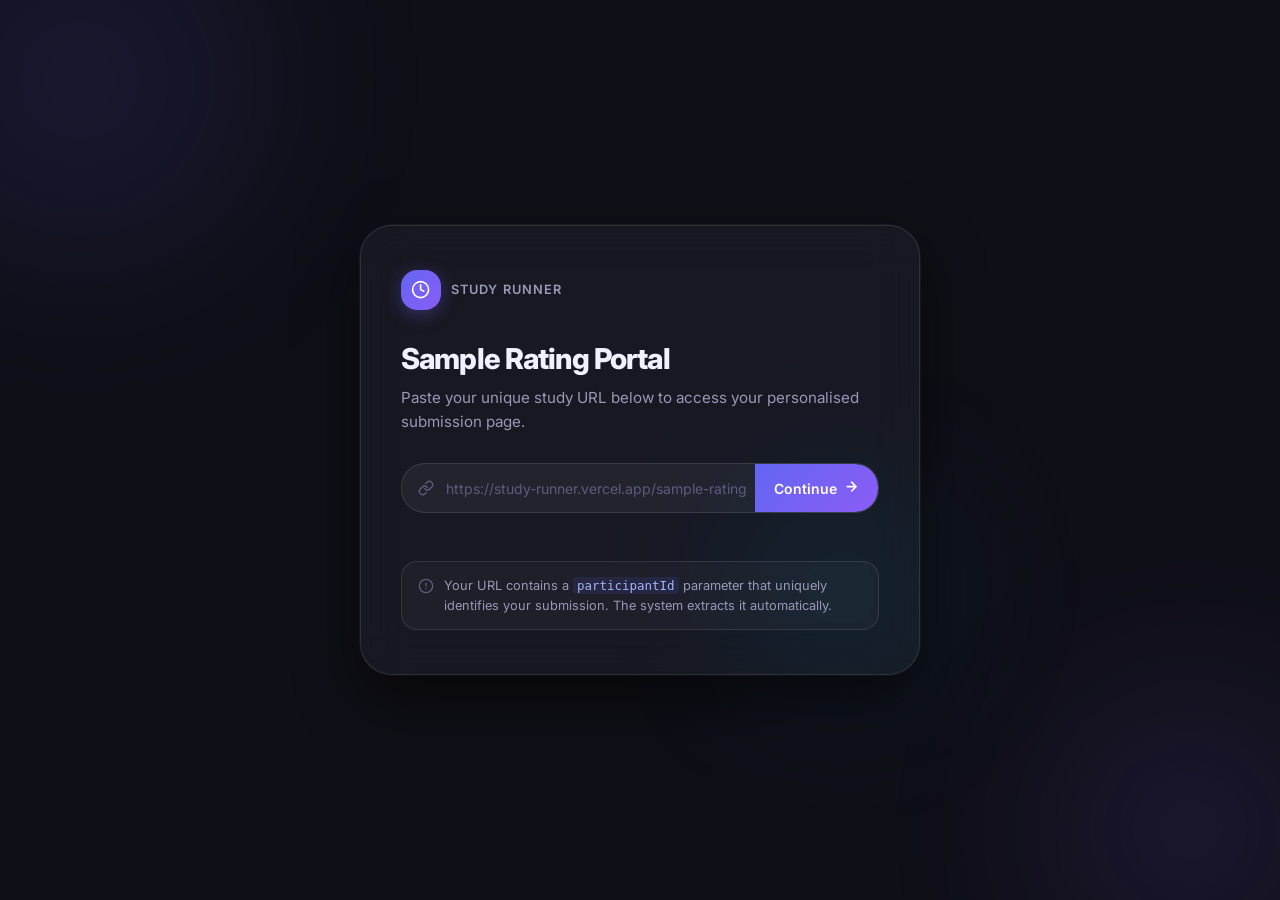
==== index.html @ 6f720ff5 "feat: add Study Runner Sample Rating one-page website" ====
<!DOCTYPE html>
<html lang="en">
<head>
  <meta charset="UTF-8" />
  <meta name="viewport" content="width=device-width, initial-scale=1.0" />
  <title>Study Runner – Sample Rating</title>
  <meta name="description" content="Study Runner Sample Rating portal. Paste your study URL to access your personalised thank-you page." />
  <link rel="preconnect" href="https://fonts.googleapis.com" />
  <link rel="preconnect" href="https://fonts.gstatic.com" crossorigin />
  <link href="https://fonts.googleapis.com/css2?family=Inter:wght@300;400;500;600;700;800&display=swap" rel="stylesheet" />
  <link rel="stylesheet" href="style.css" />
</head>
<body>

  <!-- Animated background blobs -->
  <div class="bg-blob blob-1"></div>
  <div class="bg-blob blob-2"></div>
  <div class="bg-blob blob-3"></div>

  <main class="page-center">
    <div class="card" id="main-card">

      <!-- Logo / Icon -->
      <div class="logo-wrap">
        <div class="logo-icon">
          <svg xmlns="http://www.w3.org/2000/svg" viewBox="0 0 24 24" fill="none" stroke="currentColor" stroke-width="2" stroke-linecap="round" stroke-linejoin="round">
            <circle cx="12" cy="12" r="10"/>
            <polyline points="12 6 12 12 16 14"/>
          </svg>
        </div>
        <span class="logo-badge">Study Runner</span>
      </div>

      <h1 class="card-title">Sample Rating Portal</h1>
      <p class="card-subtitle">
        Paste your unique study URL below to access your personalised submission page.
      </p>

      <!-- URL Input -->
      <form id="url-form" novalidate>
        <div class="input-wrap" id="input-wrap">
          <span class="input-icon">
            <svg xmlns="http://www.w3.org/2000/svg" viewBox="0 0 24 24" fill="none" stroke="currentColor" stroke-width="2" stroke-linecap="round" stroke-linejoin="round">
              <path d="M10 13a5 5 0 0 0 7.54.54l3-3a5 5 0 0 0-7.07-7.07l-1.72 1.71"/>
              <path d="M14 11a5 5 0 0 0-7.54-.54l-3 3a5 5 0 0 0 7.07 7.07l1.71-1.71"/>
            </svg>
          </span>
          <input
            type="text"
            id="study-url"
            name="study-url"
            class="url-input"
            placeholder="https://study-runner.vercel.app/sample-rating?participantId=..."
            autocomplete="off"
            spellcheck="false"
          />
          <button type="submit" class="submit-btn" id="submit-btn">
            <span class="btn-text">Continue</span>
            <span class="btn-arrow">
              <svg xmlns="http://www.w3.org/2000/svg" viewBox="0 0 24 24" fill="none" stroke="currentColor" stroke-width="2.5" stroke-linecap="round" stroke-linejoin="round">
                <path d="M5 12h14M12 5l7 7-7 7"/>
              </svg>
            </span>
          </button>
        </div>
        <div class="error-msg" id="error-msg" role="alert" aria-live="polite"></div>
      </form>

      <!-- Helper hint -->
      <div class="hint-box">
        <svg xmlns="http://www.w3.org/2000/svg" viewBox="0 0 24 24" fill="none" stroke="currentColor" stroke-width="2" stroke-linecap="round" stroke-linejoin="round" class="hint-icon">
          <circle cx="12" cy="12" r="10"/><line x1="12" y1="8" x2="12" y2="12"/><line x1="12" y1="16" x2="12.01" y2="16"/>
        </svg>
        <p class="hint-text">
          Your URL contains a <code>participantId</code> parameter that uniquely identifies your submission.
          The system extracts it automatically.
        </p>
      </div>

    </div>
  </main>

  <script src="app.js"></script>
</body>
</html>
---- style.css ----
/* =========================================================
   Study Runner – Sample Rating  |  style.css
   ========================================================= */

/* ---------- Design Tokens ---------- */
:root {
  --font: 'Inter', ui-sans-serif, system-ui, sans-serif;

  /* Brand */
  --brand-from:  #6366f1;  /* indigo-500 */
  --brand-to:    #8b5cf6;  /* violet-500 */
  --brand-glow:  rgba(99, 102, 241, 0.35);

  /* Surface */
  --bg:          #0f0f17;
  --surface:     rgba(255,255,255,0.04);
  --surface-h:   rgba(255,255,255,0.07);
  --border:      rgba(255,255,255,0.10);
  --border-h:    rgba(99,102,241,0.60);

  /* Text */
  --text-1:      #f0f0ff;
  --text-2:      #9898b8;
  --text-3:      #5c5c80;
  --code-bg:     rgba(99,102,241,0.12);

  /* Feedback */
  --success:     #22c55e;
  --error:       #f87171;

  /* Spacing / radius */
  --radius-sm:   0.5rem;
  --radius-md:   1rem;
  --radius-lg:   1.5rem;
  --radius-xl:   2rem;

  --shadow-card: 0 25px 60px rgba(0,0,0,0.55), 0 0 0 1px rgba(255,255,255,0.06);
  --transition:  0.22s cubic-bezier(0.4,0,0.2,1);
}

/* ---------- Reset ---------- */
*, *::before, *::after { box-sizing: border-box; margin: 0; padding: 0; }

html { font-size: 16px; -webkit-font-smoothing: antialiased; }

body {
  font-family: var(--font);
  background: var(--bg);
  color: var(--text-1);
  min-height: 100dvh;
  overflow-x: hidden;
  position: relative;
}

/* ---------- Background Blobs ---------- */
.bg-blob {
  position: fixed;
  border-radius: 50%;
  filter: blur(90px);
  opacity: 0.18;
  pointer-events: none;
  z-index: 0;
  animation: drift 12s ease-in-out infinite alternate;
}

.blob-1 {
  width: 520px; height: 520px;
  background: radial-gradient(circle, #6366f1, transparent 70%);
  top: -180px; left: -180px;
  animation-duration: 14s;
}

.blob-2 {
  width: 420px; height: 420px;
  background: radial-gradient(circle, #8b5cf6, transparent 70%);
  bottom: -140px; right: -120px;
  animation-duration: 18s;
  animation-delay: -6s;
}

.blob-3 {
  width: 280px; height: 280px;
  background: radial-gradient(circle, #06b6d4, transparent 70%);
  top: 50%; left: 55%;
  animation-duration: 20s;
  animation-delay: -9s;
}

@keyframes drift {
  from { transform: translate(0, 0) scale(1); }
  to   { transform: translate(30px, 20px) scale(1.08); }
}

/* ---------- Layout ---------- */
.page-center {
  position: relative;
  z-index: 1;
  display: flex;
  align-items: center;
  justify-content: center;
  min-height: 100dvh;
  padding: 2rem 1rem;
}

/* ---------- Card ---------- */
.card {
  background: var(--surface);
  border: 1px solid var(--border);
  border-radius: var(--radius-xl);
  box-shadow: var(--shadow-card);
  backdrop-filter: blur(24px) saturate(1.4);
  -webkit-backdrop-filter: blur(24px) saturate(1.4);
  padding: 2.75rem 2.5rem;
  width: 100%;
  max-width: 560px;
  animation: card-in 0.5s cubic-bezier(0.34, 1.56, 0.64, 1) both;
}

@keyframes card-in {
  from { opacity: 0; transform: translateY(32px) scale(0.96); }
  to   { opacity: 1; transform: translateY(0) scale(1); }
}

/* ---------- Logo ---------- */
.logo-wrap {
  display: flex;
  align-items: center;
  gap: 0.65rem;
  margin-bottom: 2rem;
}

.logo-icon {
  width: 2.5rem; height: 2.5rem;
  border-radius: var(--radius-md);
  background: linear-gradient(135deg, var(--brand-from), var(--brand-to));
  display: flex; align-items: center; justify-content: center;
  color: #fff;
  box-shadow: 0 4px 18px var(--brand-glow);
  flex-shrink: 0;
}

.logo-icon svg { width: 1.2rem; height: 1.2rem; }

.logo-badge {
  font-size: 0.8rem;
  font-weight: 600;
  letter-spacing: 0.08em;
  text-transform: uppercase;
  color: var(--text-2);
}

/* ---------- Typography ---------- */
.card-title {
  font-size: clamp(1.4rem, 4vw, 1.8rem);
  font-weight: 800;
  line-height: 1.2;
  letter-spacing: -0.03em;
  color: var(--text-1);
  margin-bottom: 0.6rem;
}

.card-subtitle {
  font-size: 0.95rem;
  color: var(--text-2);
  line-height: 1.6;
  margin-bottom: 1.8rem;
}

/* ---------- Form / Input ---------- */
.input-wrap {
  display: flex;
  align-items: center;
  background: rgba(255,255,255,0.05);
  border: 1.5px solid var(--border);
  border-radius: var(--radius-lg);
  overflow: hidden;
  transition: border-color var(--transition), box-shadow var(--transition);
  position: relative;
}

.input-wrap:focus-within {
  border-color: var(--border-h);
  box-shadow: 0 0 0 4px rgba(99,102,241,0.18);
}

.input-wrap.error-state {
  border-color: rgba(248,113,113,0.6);
  box-shadow: 0 0 0 4px rgba(248,113,113,0.12);
}

.input-icon {
  display: flex;
  align-items: center;
  padding: 0 0.75rem 0 1rem;
  color: var(--text-3);
  flex-shrink: 0;
}

.input-icon svg { width: 1rem; height: 1rem; }

.url-input {
  flex: 1;
  border: none;
  outline: none;
  background: transparent;
  color: var(--text-1);
  font-family: var(--font);
  font-size: 0.875rem;
  padding: 0.85rem 0.5rem 0.85rem 0;
  min-width: 0;
  caret-color: var(--brand-from);
}

.url-input::placeholder { color: var(--text-3); }

.submit-btn {
  display: flex;
  align-items: center;
  gap: 0.4rem;
  background: linear-gradient(135deg, var(--brand-from), var(--brand-to));
  border: none;
  border-radius: 0 calc(var(--radius-lg) - 2px) calc(var(--radius-lg) - 2px) 0;
  color: #fff;
  cursor: pointer;
  font-family: var(--font);
  font-size: 0.875rem;
  font-weight: 600;
  padding: 0 1.2rem;
  height: 100%;
  min-height: 3rem;
  white-space: nowrap;
  transition: opacity var(--transition), box-shadow var(--transition);
  flex-shrink: 0;
}

.submit-btn:hover { opacity: 0.9; box-shadow: 0 0 20px var(--brand-glow); }
.submit-btn:active { opacity: 0.8; }

.btn-arrow svg { width: 0.95rem; height: 0.95rem; }

.error-msg {
  font-size: 0.8rem;
  color: var(--error);
  margin-top: 0.5rem;
  padding-left: 0.25rem;
  min-height: 1.1rem;
  transition: opacity var(--transition);
}

/* ---------- Hint Box ---------- */
.hint-box {
  display: flex;
  align-items: flex-start;
  gap: 0.6rem;
  background: rgba(255,255,255,0.03);
  border: 1px solid var(--border);
  border-radius: var(--radius-md);
  padding: 0.85rem 1rem;
  margin-top: 1.4rem;
}

.hint-icon {
  width: 1rem; height: 1rem;
  color: var(--text-3);
  flex-shrink: 0;
  margin-top: 0.1rem;
}

.hint-text {
  font-size: 0.8rem;
  color: var(--text-2);
  line-height: 1.55;
}

.hint-text code {
  background: var(--code-bg);
  color: #a5b4fc;
  border-radius: 0.25rem;
  padding: 0.1em 0.35em;
  font-size: 0.78rem;
  font-family: ui-monospace, SFMono-Regular, Menlo, monospace;
}

/* =========================================================
   Thank-You Page specific styles
   ========================================================= */

.thankyou-card { text-align: left; }

.success-icon-wrap {
  position: relative;
  width: 4.5rem; height: 4.5rem;
  margin-bottom: 1.8rem;
}

.success-ring {
  position: absolute;
  inset: 0;
  border-radius: 50%;
  border: 2px solid rgba(34,197,94,0.25);
  animation: ring-pulse 2.4s ease-in-out infinite;
}

@keyframes ring-pulse {
  0%, 100% { transform: scale(1); opacity: 0.7; }
  50%       { transform: scale(1.12); opacity: 0.25; }
}

.success-icon {
  width: 4.5rem; height: 4.5rem;
  border-radius: 50%;
  background: rgba(34,197,94,0.15);
  border: 1.5px solid rgba(34,197,94,0.40);
  display: flex; align-items: center; justify-content: center;
  color: var(--success);
}

.success-icon svg { width: 1.6rem; height: 1.6rem; }

.thankyou-title { margin-bottom: 0.6rem; }

.thankyou-body {
  font-size: 1rem;
  color: var(--text-2);
  margin-bottom: 1rem;
  line-height: 1.5;
}

/* Participant ID Box */
.participant-id-box {
  background: rgba(99,102,241,0.08);
  border: 1px solid rgba(99,102,241,0.25);
  border-radius: var(--radius-md);
  padding: 1rem 1.1rem;
  margin-bottom: 1.2rem;
}

.pid-label {
  display: block;
  font-size: 0.7rem;
  font-weight: 600;
  letter-spacing: 0.1em;
  text-transform: uppercase;
  color: #a5b4fc;
  margin-bottom: 0.4rem;
}

.pid-value-row {
  display: flex;
  align-items: center;
  gap: 0.75rem;
  flex-wrap: wrap;
}

.pid-value {
  font-family: ui-monospace, SFMono-Regular, Menlo, monospace;
  font-size: 0.92rem;
  color: var(--text-1);
  word-break: break-all;
  flex: 1;
  min-width: 0;
}

.copy-btn {
  display: flex;
  align-items: center;
  gap: 0.3rem;
  background: rgba(255,255,255,0.07);
  border: 1px solid var(--border);
  border-radius: var(--radius-sm);
  color: var(--text-2);
  cursor: pointer;
  font-family: var(--font);
  font-size: 0.75rem;
  padding: 0.3rem 0.6rem;
  transition: all var(--transition);
  flex-shrink: 0;
}

.copy-btn:hover { background: rgba(255,255,255,0.12); color: var(--text-1); }
.copy-btn.copied { border-color: rgba(34,197,94,0.4); color: var(--success); }
.copy-btn svg { width: 0.85rem; height: 0.85rem; }

.thankyou-close {
  font-size: 0.95rem;
  color: var(--text-2);
  margin-bottom: 1.4rem;
}

.divider {
  border: none;
  border-top: 1px solid var(--border);
  margin-bottom: 1.2rem;
}

/* Meta Grid */
.meta-grid {
  display: grid;
  grid-template-columns: 1fr 1fr;
  gap: 0.6rem;
  margin-bottom: 1.6rem;
}

.meta-pill {
  background: rgba(255,255,255,0.04);
  border: 1px solid var(--border);
  border-radius: var(--radius-sm);
  padding: 0.55rem 0.75rem;
  overflow: hidden;
}

.meta-pill-label {
  font-size: 0.65rem;
  font-weight: 600;
  letter-spacing: 0.08em;
  text-transform: uppercase;
  color: var(--text-3);
  display: block;
  margin-bottom: 0.2rem;
}

.meta-pill-value {
  font-size: 0.78rem;
  color: var(--text-2);
  white-space: nowrap;
  overflow: hidden;
  text-overflow: ellipsis;
  display: block;
}

/* Back Link */
.back-link {
  display: inline-flex;
  align-items: center;
  gap: 0.4rem;
  font-size: 0.85rem;
  color: var(--text-2);
  text-decoration: none;
  transition: color var(--transition);
}

.back-link:hover { color: #a5b4fc; }
.back-link svg { width: 0.9rem; height: 0.9rem; }

/* ---------- Responsive ---------- */
@media (max-width: 480px) {
  .card { padding: 2rem 1.4rem; }

  .submit-btn .btn-text { display: none; }
  .submit-btn { padding: 0 1rem; }

  .meta-grid { grid-template-columns: 1fr; }
}
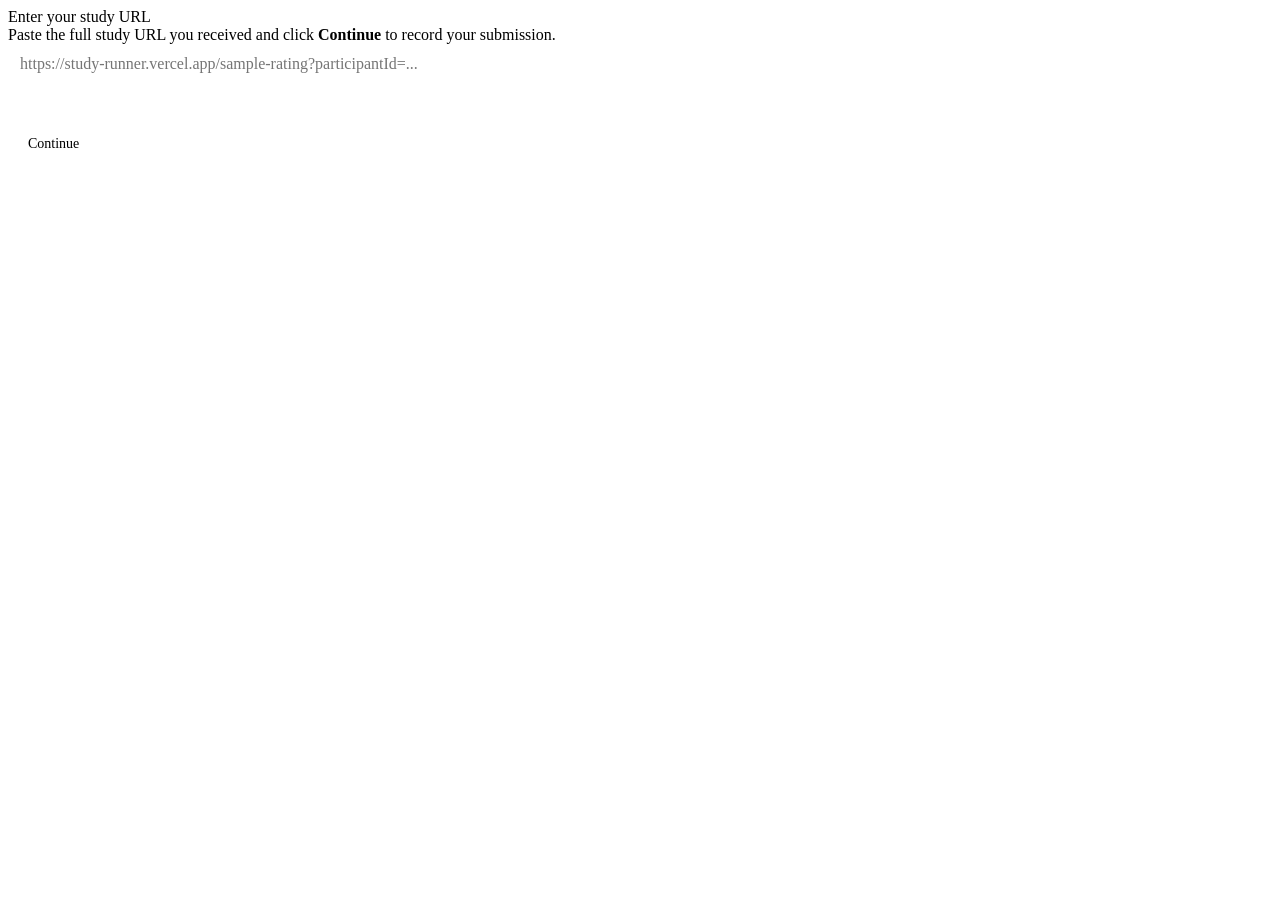
==== commit eb144bd3: "refactor: exact replica of study-runner thank-you page with dynamic participantId" ====
--- a/index.html
+++ b/index.html
@@ -2,84 +2,121 @@
 <html lang="en">
 <head>
   <meta charset="UTF-8" />
-  <meta name="viewport" content="width=device-width, initial-scale=1.0" />
-  <title>Study Runner – Sample Rating</title>
-  <meta name="description" content="Study Runner Sample Rating portal. Paste your study URL to access your personalised thank-you page." />
-  <link rel="preconnect" href="https://fonts.googleapis.com" />
-  <link rel="preconnect" href="https://fonts.gstatic.com" crossorigin />
-  <link href="https://fonts.googleapis.com/css2?family=Inter:wght@300;400;500;600;700;800&display=swap" rel="stylesheet" />
-  <link rel="stylesheet" href="style.css" />
+  <meta name="viewport" content="width=device-width, initial-scale=1" />
+  <title>Study Runner – Enter URL</title>
+  <meta name="description" content="Paste your study URL to record your submission." />
+
+  <!-- Exact same CSS as the original study-runner app -->
+  <link rel="stylesheet" href="https://study-runner.vercel.app/_next/static/css/b8f00d98c96b8caa.css" data-precedence="next" />
+
+  <!-- Preload the exact same Fellix fonts used by study-runner -->
+  <link rel="preload" href="https://study-runner.vercel.app/_next/static/media/75b6334742445b89-s.p.woff2" as="font" crossorigin="" type="font/woff2" />
+  <link rel="preload" href="https://study-runner.vercel.app/_next/static/media/8a6b3d49ef575236-s.p.woff2" as="font" crossorigin="" type="font/woff2" />
+  <link rel="preload" href="https://study-runner.vercel.app/_next/static/media/fe237bab4483b496-s.p.woff2" as="font" crossorigin="" type="font/woff2" />
+  <link rel="shortcut icon" href="https://study-runner.vercel.app/favicon-hume.ico" />
 </head>
-<body>
+<body class="min-h-screen font-sans antialiased __variable_3c45cb">
 
-  <!-- Animated background blobs -->
-  <div class="bg-blob blob-1"></div>
-  <div class="bg-blob blob-2"></div>
-  <div class="bg-blob blob-3"></div>
+  <main class="flex min-h-screen w-full flex-col items-center p-8">
+    <div class="flex h-screen w-full max-w-[800px] flex-col items-start justify-start gap-4">
 
-  <main class="page-center">
-    <div class="card" id="main-card">
+      <div class="text-2xl font-bold sm:text-3xl">Enter your study URL</div>
 
-      <!-- Logo / Icon -->
-      <div class="logo-wrap">
-        <div class="logo-icon">
-          <svg xmlns="http://www.w3.org/2000/svg" viewBox="0 0 24 24" fill="none" stroke="currentColor" stroke-width="2" stroke-linecap="round" stroke-linejoin="round">
-            <circle cx="12" cy="12" r="10"/>
-            <polyline points="12 6 12 12 16 14"/>
-          </svg>
-        </div>
-        <span class="logo-badge">Study Runner</span>
+      <div class="break-all text-base sm:text-lg">
+        Paste the full study URL you received and click <strong>Continue</strong> to record your submission.
       </div>
 
-      <h1 class="card-title">Sample Rating Portal</h1>
-      <p class="card-subtitle">
-        Paste your unique study URL below to access your personalised submission page.
-      </p>
-
-      <!-- URL Input -->
-      <form id="url-form" novalidate>
-        <div class="input-wrap" id="input-wrap">
-          <span class="input-icon">
-            <svg xmlns="http://www.w3.org/2000/svg" viewBox="0 0 24 24" fill="none" stroke="currentColor" stroke-width="2" stroke-linecap="round" stroke-linejoin="round">
-              <path d="M10 13a5 5 0 0 0 7.54.54l3-3a5 5 0 0 0-7.07-7.07l-1.72 1.71"/>
-              <path d="M14 11a5 5 0 0 0-7.54-.54l-3 3a5 5 0 0 0 7.07 7.07l1.71-1.71"/>
-            </svg>
-          </span>
-          <input
-            type="text"
-            id="study-url"
-            name="study-url"
-            class="url-input"
-            placeholder="https://study-runner.vercel.app/sample-rating?participantId=..."
-            autocomplete="off"
-            spellcheck="false"
-          />
-          <button type="submit" class="submit-btn" id="submit-btn">
-            <span class="btn-text">Continue</span>
-            <span class="btn-arrow">
-              <svg xmlns="http://www.w3.org/2000/svg" viewBox="0 0 24 24" fill="none" stroke="currentColor" stroke-width="2.5" stroke-linecap="round" stroke-linejoin="round">
-                <path d="M5 12h14M12 5l7 7-7 7"/>
-              </svg>
-            </span>
-          </button>
-        </div>
-        <div class="error-msg" id="error-msg" role="alert" aria-live="polite"></div>
+      <form id="url-form" style="width:100%;display:flex;flex-direction:column;gap:0.75rem;" novalidate>
+        <input
+          type="text"
+          id="study-url"
+          name="study-url"
+          placeholder="https://study-runner.vercel.app/sample-rating?participantId=..."
+          autocomplete="off"
+          spellcheck="false"
+          style="
+            width: 100%;
+            border: 1px solid hsl(var(--border));
+            border-radius: var(--radius);
+            background-color: hsl(var(--background));
+            color: hsl(var(--foreground));
+            font-family: inherit;
+            font-size: 1rem;
+            line-height: 1.5rem;
+            padding: 0.5rem 0.75rem;
+            outline: none;
+            box-sizing: border-box;
+          "
+        />
+        <div id="error-msg" style="color:hsl(var(--destructive));font-size:0.875rem;min-height:1.25rem;"></div>
+        <button
+          type="submit"
+          id="submit-btn"
+          style="
+            align-self: flex-start;
+            background-color: hsl(var(--primary));
+            color: hsl(var(--primary-foreground));
+            border: none;
+            border-radius: var(--radius);
+            font-family: inherit;
+            font-size: 0.875rem;
+            font-weight: 500;
+            padding: 0.5rem 1.25rem;
+            cursor: pointer;
+            transition: opacity 0.15s;
+          "
+          onmouseover="this.style.opacity='0.85'"
+          onmouseout="this.style.opacity='1'"
+        >
+          Continue
+        </button>
       </form>
-
-      <!-- Helper hint -->
-      <div class="hint-box">
-        <svg xmlns="http://www.w3.org/2000/svg" viewBox="0 0 24 24" fill="none" stroke="currentColor" stroke-width="2" stroke-linecap="round" stroke-linejoin="round" class="hint-icon">
-          <circle cx="12" cy="12" r="10"/><line x1="12" y1="8" x2="12" y2="12"/><line x1="12" y1="16" x2="12.01" y2="16"/>
-        </svg>
-        <p class="hint-text">
-          Your URL contains a <code>participantId</code> parameter that uniquely identifies your submission.
-          The system extracts it automatically.
-        </p>
-      </div>
 
     </div>
   </main>
 
-  <script src="app.js"></script>
+  <script>
+    (function () {
+      var form  = document.getElementById('url-form');
+      var input = document.getElementById('study-url');
+      var errEl = document.getElementById('error-msg');
+
+      function extractParams(raw) {
+        raw = (raw || '').trim();
+        if (!raw) return null;
+        var search = '';
+        try { search = new URL(raw).search; }
+        catch (_) { search = raw.indexOf('?') === -1 ? '?' + raw : raw; }
+        var p = new URLSearchParams(search);
+        return {
+          participantId : p.get('participantId')  || '',
+          studyId       : p.get('studyId')        || '',
+          submissionId  : p.get('submissionId')   || '',
+          TASK_TYPE     : p.get('TASK_TYPE')      || '',
+          PAGE          : p.get('PAGE')           || '',
+          PAGE_SIZE     : p.get('PAGE_SIZE')      || '',
+          step          : p.get('step')           || '',
+          MANUAL        : p.get('MANUAL')         || '',
+          PREASSIGNED   : p.get('PREASSIGNED')    || '',
+        };
+      }
+
+      form.addEventListener('submit', function (e) {
+        e.preventDefault();
+        errEl.textContent = '';
+        var raw    = input.value.trim();
+        if (!raw)  { errEl.textContent = 'Please paste your study URL.'; return; }
+        var params = extractParams(raw);
+        if (!params || !params.participantId) {
+          errEl.textContent = 'Could not find a participantId in the URL. Please check and try again.';
+          return;
+        }
+        var dest = new URL('thankyou.html', window.location.href);
+        Object.keys(params).forEach(function (k) { if (params[k]) dest.searchParams.set(k, params[k]); });
+        window.location.href = dest.toString();
+      });
+    })();
+  </script>
+
 </body>
 </html>
